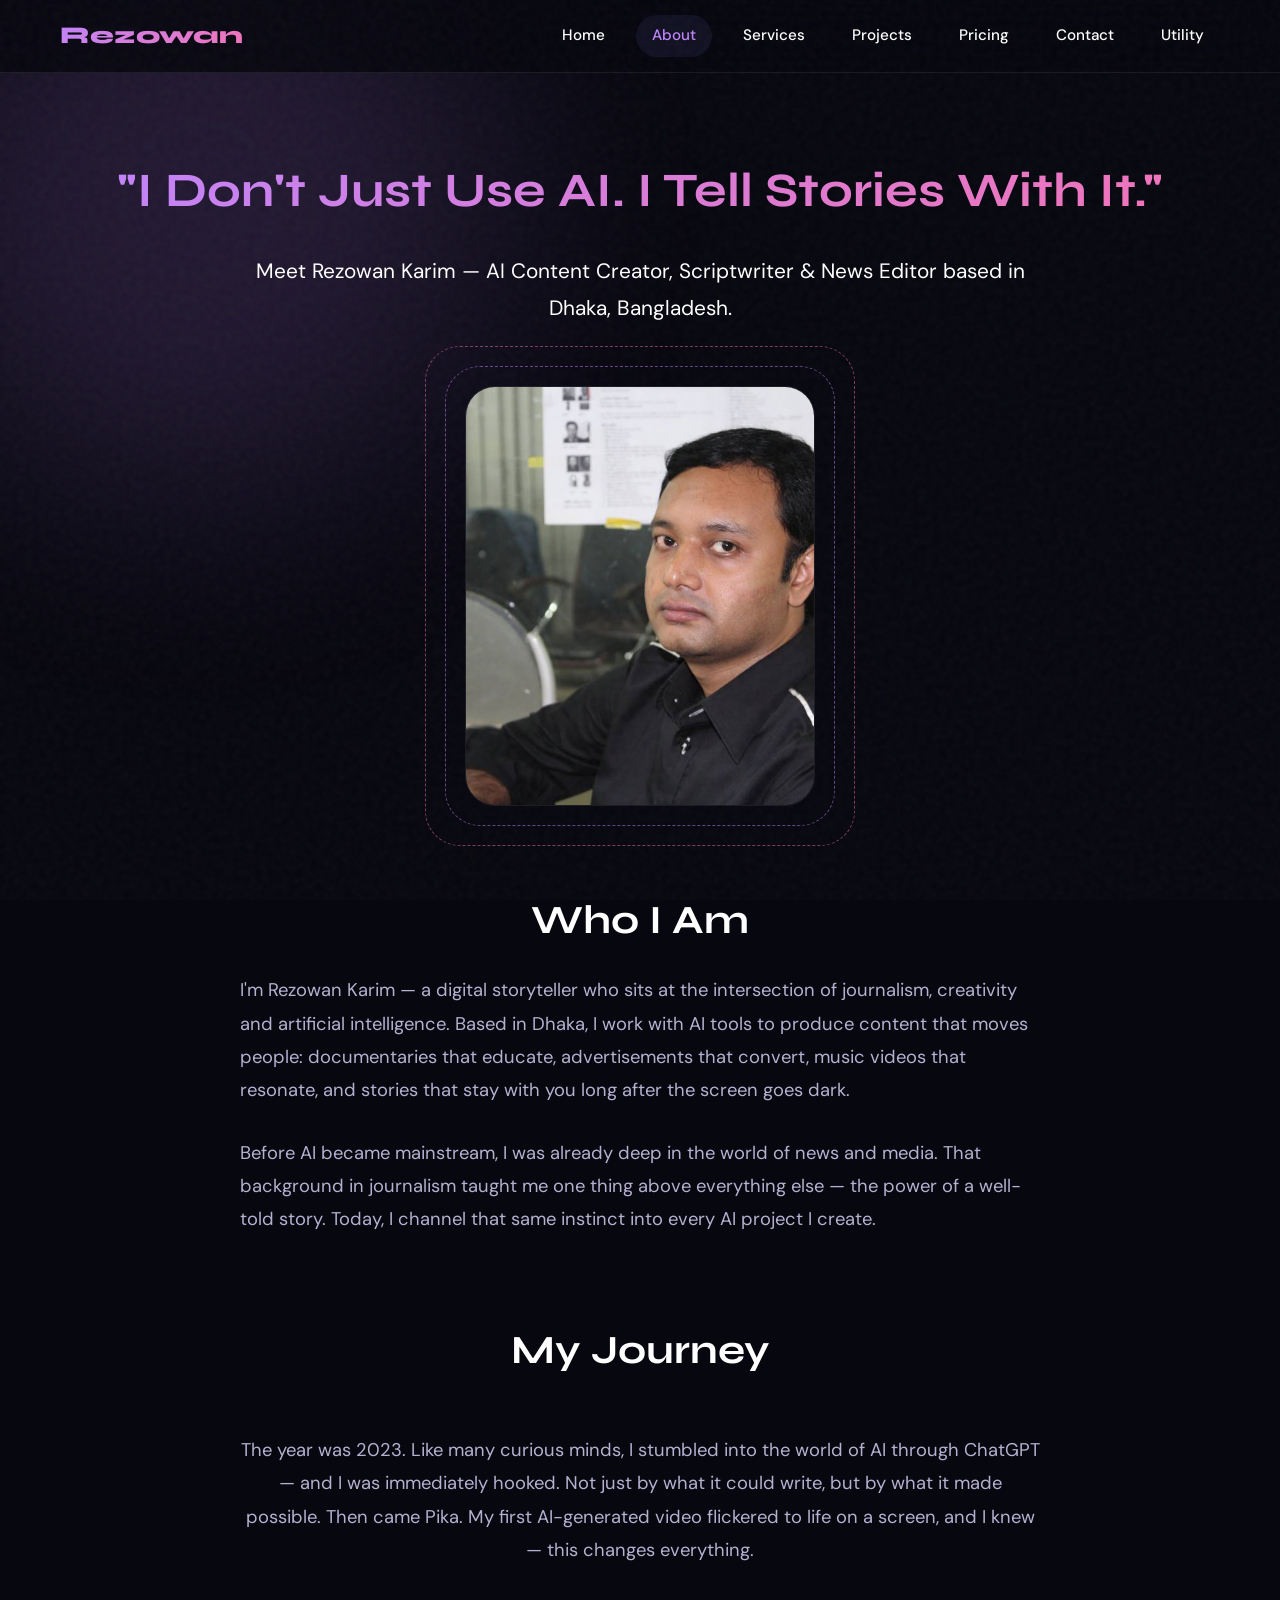
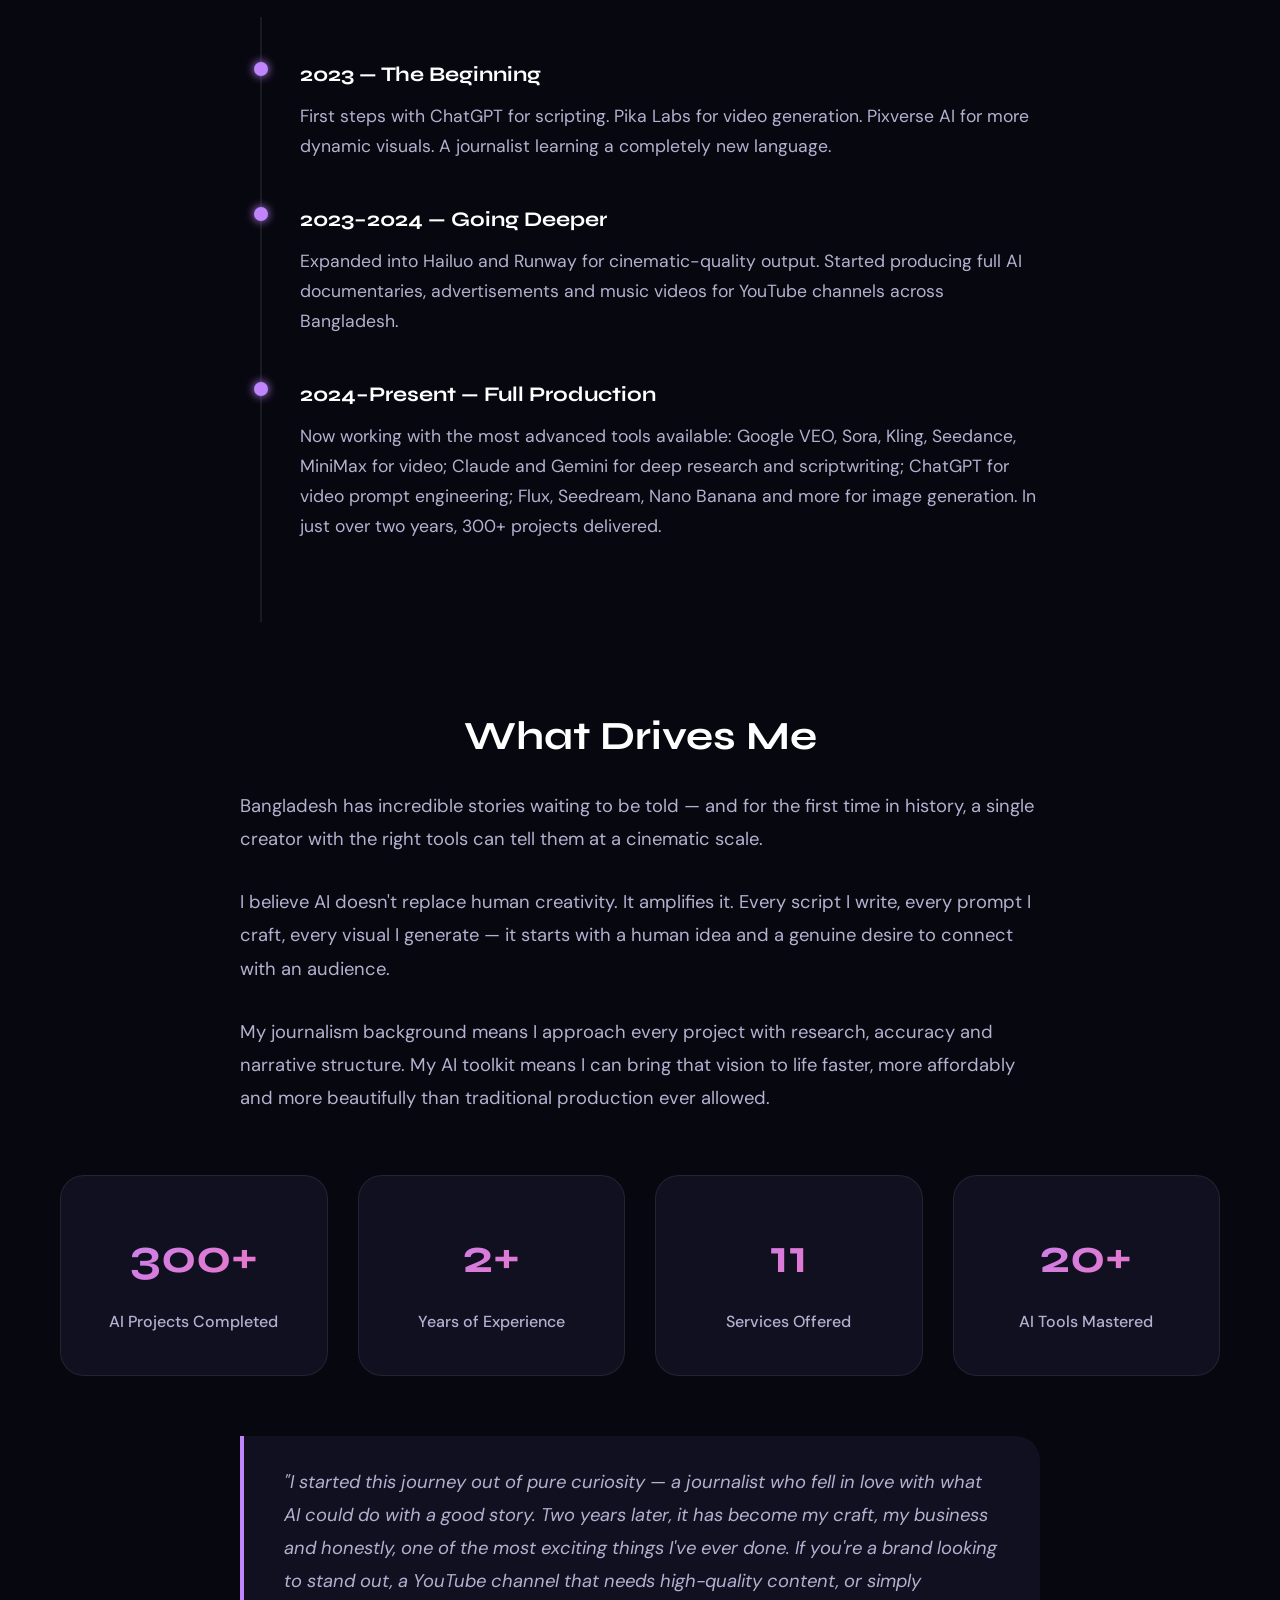
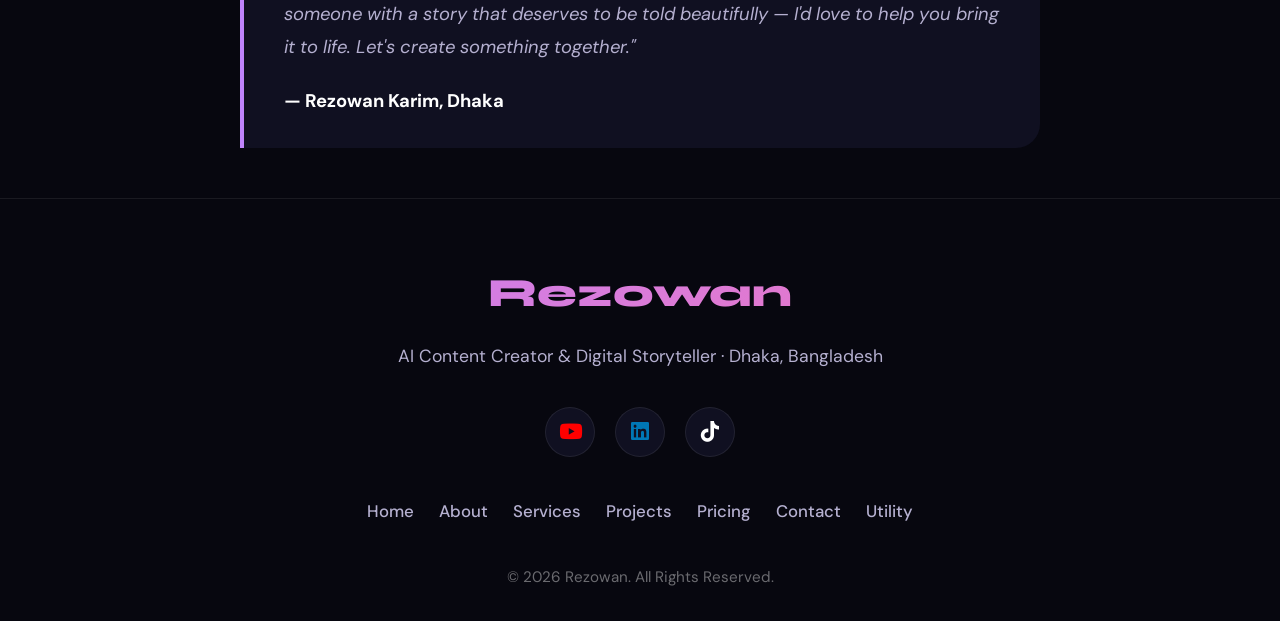
==== about.html @ 905aa253 "Add files via upload" ====
<!DOCTYPE html>
<html lang="en">
<head>
    <meta charset="UTF-8">
    <meta name="viewport" content="width=device-width, initial-scale=1.0">
    <title>About | Rezowan</title>
    <meta name="description" content="Meet Rezowan Karim — AI Content Creator, Scriptwriter & News Editor based in Dhaka, Bangladesh.">
    <link rel="icon" href="data:image/svg+xml,<svg xmlns='http://www.w3.org/2000/svg' viewBox='0 0 100 100'><text y='.9em' font-size='90'>🎬</text></svg>">
    <link rel="stylesheet" href="https://cdnjs.cloudflare.com/ajax/libs/font-awesome/6.6.0/css/all.min.css">
    <link rel="stylesheet" href="assets/css/style.css">
</head>
<body>
    <div class="glow-bg glow-1"></div>

    <nav>
        <div class="container nav-container">
            <a href="index.html" class="logo text-gradient">Rezowan</a>
            <div class="nav-links">
                <a href="index.html">Home</a>
                <a href="about.html" class="active">About</a>
                <a href="services.html">Services</a>
                <a href="projects.html">Projects</a>
                <a href="pricing.html">Pricing</a>
                <a href="contact.html">Contact</a>
                <a href="https://rezowankarim.github.io/Projects/" target="_blank">Utility</a>
            </div>
            <button class="hamburger"><i class="fas fa-bars"></i></button>
        </div>
    </nav>

    <section class="container" style="padding-top: 150px;">
        <div class="about-hero reveal">
            <h2 class="text-gradient" style="font-size: 3rem;">"I Don't Just Use AI. I Tell Stories With It."</h2>
            <p class="about-text" style="font-size: 1.3rem; color: #fff;">Meet Rezowan Karim — AI Content Creator, Scriptwriter & News Editor based in Dhaka, Bangladesh.</p>
        </div>

        <div class="hero-image-wrap reveal" style="margin-bottom: 80px;">
            <div class="ring ring-1"></div>
            <div class="ring ring-2"></div>
            <img src="assets/images/profile.jpg" alt="Rezowan Karim" class="hero-img" loading="lazy" onerror="this.src='https://dummyimage.com/350x420/1a1a2e/ffffff&text=Add+profile.jpg+in+assets/images'">
        </div>

        <div class="reveal">
            <h2 class="section-title" style="margin-bottom: 20px;">Who I Am</h2>
            <p class="about-text">I'm Rezowan Karim — a digital storyteller who sits at the intersection of journalism, creativity and artificial intelligence. Based in Dhaka, I work with AI tools to produce content that moves people: documentaries that educate, advertisements that convert, music videos that resonate, and stories that stay with you long after the screen goes dark.</p>
            <p class="about-text">Before AI became mainstream, I was already deep in the world of news and media. That background in journalism taught me one thing above everything else — the power of a well-told story. Today, I channel that same instinct into every AI project I create.</p>
        </div>

        <div class="reveal" style="margin-top: 80px;">
            <h2 class="section-title">My Journey</h2>
            <p class="about-text" style="text-align: center; margin-bottom: 50px;">The year was 2023. Like many curious minds, I stumbled into the world of AI through ChatGPT — and I was immediately hooked. Not just by what it could write, but by what it made possible. Then came Pika. My first AI-generated video flickered to life on a screen, and I knew — this changes everything.</p>
            
            <div class="timeline">
                <div class="timeline-item">
                    <div class="timeline-dot"></div>
                    <h4>2023 — The Beginning</h4>
                    <p>First steps with ChatGPT for scripting. Pika Labs for video generation. Pixverse AI for more dynamic visuals. A journalist learning a completely new language.</p>
                </div>
                <div class="timeline-item">
                    <div class="timeline-dot"></div>
                    <h4>2023–2024 — Going Deeper</h4>
                    <p>Expanded into Hailuo and Runway for cinematic-quality output. Started producing full AI documentaries, advertisements and music videos for YouTube channels across Bangladesh.</p>
                </div>
                <div class="timeline-item">
                    <div class="timeline-dot"></div>
                    <h4>2024–Present — Full Production</h4>
                    <p>Now working with the most advanced tools available: Google VEO, Sora, Kling, Seedance, MiniMax for video; Claude and Gemini for deep research and scriptwriting; ChatGPT for video prompt engineering; Flux, Seedream, Nano Banana and more for image generation. In just over two years, 300+ projects delivered.</p>
                </div>
            </div>
        </div>

        <div class="reveal" style="margin-top: 80px;">
            <h2 class="section-title" style="margin-bottom: 20px;">What Drives Me</h2>
            <p class="about-text">Bangladesh has incredible stories waiting to be told — and for the first time in history, a single creator with the right tools can tell them at a cinematic scale.</p>
            <p class="about-text">I believe AI doesn't replace human creativity. It amplifies it. Every script I write, every prompt I craft, every visual I generate — it starts with a human idea and a genuine desire to connect with an audience.</p>
            <p class="about-text">My journalism background means I approach every project with research, accuracy and narrative structure. My AI toolkit means I can bring that vision to life faster, more affordably and more beautifully than traditional production ever allowed.</p>
        </div>

        <div class="stats-row reveal">
            <div class="stat-box"><h3 class="text-gradient">300+</h3><p>AI Projects Completed</p></div>
            <div class="stat-box"><h3 class="text-gradient">2+</h3><p>Years of Experience</p></div>
            <div class="stat-box"><h3 class="text-gradient">11</h3><p>Services Offered</p></div>
            <div class="stat-box"><h3 class="text-gradient">20+</h3><p>AI Tools Mastered</p></div>
        </div>

        <div class="closing-note reveal">
            "I started this journey out of pure curiosity — a journalist who fell in love with what AI could do with a good story. Two years later, it has become my craft, my business and honestly, one of the most exciting things I've ever done. If you're a brand looking to stand out, a YouTube channel that needs high-quality content, or simply someone with a story that deserves to be told beautifully — I'd love to help you bring it to life. Let's create something together."
            <strong>— Rezowan Karim, Dhaka</strong>
        </div>
    </section>

    <footer>
        <div class="container">
            <div class="footer-logo text-gradient" style="font-family: var(--font-d); font-weight:800;">Rezowan</div>
            <p class="footer-sub">AI Content Creator & Digital Storyteller · Dhaka, Bangladesh</p>
            <div class="footer-social">
                <a href="https://www.youtube.com/rezowan" target="_blank"><i class="fab fa-youtube" style="color:#ff0000;"></i></a>
		<a href="https://www.linkedin.com/in/rezowan/" target="_blank"><i class="fab fa-linkedin" style="color: #0077b5;"></i></a>
                <a href="http://tiktok.com/@rezowank33" target="_blank"><i class="fab fa-tiktok" style="color:#fff;"></i></a>
            </div>
            <div class="footer-nav">
                <a href="index.html">Home</a>
                <a href="about.html">About</a>
                <a href="services.html">Services</a>
                <a href="projects.html">Projects</a>
                <a href="pricing.html">Pricing</a>
                <a href="contact.html">Contact</a>
                <a href="https://rezowankarim.github.io/Projects/" target="_blank">Utility</a>
            </div>
            <p class="copyright">© 2026 Rezowan. All Rights Reserved.</p>
        </div>
    </footer>

    <script src="assets/js/main.js"></script>
</body>
</html>
---- assets/css/style.css ----
@import url('https://fonts.googleapis.com/css2?family=DM+Sans:wght@300;400;500;600&family=Syne:wght@400;600;700;800&display=swap');

:root {
    --bg: #07070f;
    --surface: #101021;
    --card: #15152d;
    --border: rgba(255,255,255,0.08);
    --a1: #c084fc;
    --a2: #f472b6;
    --a3: #818cf8;
    --text: #ffffff;        /* Brighter white for better readability */
    --muted: #b5b0d0;       /* Lighter muted color to reduce eye strain */
    --grad: linear-gradient(135deg, #c084fc, #f472b6);
    --font-d: 'Syne', sans-serif;
    --font-b: 'DM Sans', sans-serif;
    --radius: 1.5rem;
}

* { margin: 0; padding: 0; box-sizing: border-box; }

body {
    background-color: var(--bg);
    color: var(--text);
    font-family: var(--font-b);
    font-size: 17px;        /* Increased base font size */
    line-height: 1.7;
    overflow-x: hidden;
}

/* Noise Grain Overlay */
body::after {
    content: "";
    position: fixed;
    top: 0; left: 0; width: 100vw; height: 100vh;
    background-image: url("data:image/svg+xml,%3Csvg viewBox='0 0 200 200' xmlns='http://www.w3.org/2000/svg'%3E%3Cfilter id='noiseFilter'%3E%3CfeTurbulence type='fractalNoise' baseFrequency='0.65' numOctaves='3' stitchTiles='stitch'/%3E%3C/filter%3E%3Crect width='100%25' height='100%25' filter='url(%23noiseFilter)'/%3E%3C/svg%3E");
    opacity: 0.04;
    pointer-events: none;
    z-index: 9999;
}

.glow-bg {
    position: fixed; width: 600px; height: 600px;
    border-radius: 50%; filter: blur(120px);
    z-index: -1; opacity: 0.15;
}
.glow-1 { top: -100px; left: -100px; background: var(--a1); }
.glow-2 { bottom: -100px; right: -100px; background: var(--a2); }

h1, h2, h3, h4, h5, h6 { font-family: var(--font-d); font-weight: 700; color: #ffffff; }
a { color: var(--text); text-decoration: none; transition: 0.3s; }
ul { list-style: none; }

.text-gradient {
    background: var(--grad);
    -webkit-background-clip: text;
    -webkit-text-fill-color: transparent;
}

.container { max-width: 1200px; margin: 0 auto; padding: 0 20px; }

/* Navigation */
nav {
    position: fixed; top: 0; left: 0; width: 100%;
    background: rgba(7,7,15,0.85); backdrop-filter: blur(20px); -webkit-backdrop-filter: blur(20px);
    border-bottom: 1px solid var(--border); z-index: 1000; padding: 15px 0;
}
.nav-container { display: flex; justify-content: space-between; align-items: center; }
.logo { font-family: var(--font-d); font-size: 1.5rem; font-weight: 800; }
.nav-links { display: flex; gap: 15px; }
.nav-links a { font-size: 0.95rem; font-weight: 500; padding: 8px 16px; border-radius: 50px; }
.nav-links a:hover, .nav-links a.active { background: var(--surface); color: var(--a1); }
.hamburger { display: none; font-size: 1.5rem; cursor: pointer; background: none; border: none; color: var(--text); }

/* Buttons */
.btn {
    display: inline-block; padding: 12px 28px; border-radius: 50px;
    font-weight: 600; font-size: 1.05rem; cursor: pointer; border: none; transition: 0.3s;
}
.btn-primary { background: var(--grad); color: #fff; box-shadow: 0 4px 15px rgba(192, 132, 252, 0.3); }
.btn-primary:hover { box-shadow: 0 6px 20px rgba(192, 132, 252, 0.5); transform: translateY(-2px); }
.btn-outline { background: transparent; border: 1px solid var(--border); color: var(--text); }
.btn-outline:hover { border-color: var(--a1); background: var(--surface); }

/* Scroll Reveal */
.reveal { opacity: 0; transform: translateY(30px); transition: all 0.8s ease-out; }
.reveal.visible { opacity: 1; transform: translateY(0); }

/* Section & Headers */
section { padding: 100px 0; }
.page-header { padding-top: 150px; padding-bottom: 50px; text-align: center; }
.page-header h1 { font-size: 3rem; margin-bottom: 15px; }
.page-header p { color: var(--muted); font-size: 1.15rem; max-width: 700px; margin: 0 auto; }
.section-title { text-align: center; font-size: 2.5rem; margin-bottom: 50px; }

/* Hero Section */
.hero { padding-top: 180px; padding-bottom: 100px; }
.hero .container { display: grid; grid-template-columns: 1fr 1fr; gap: 50px; align-items: center; }
.availability {
    display: inline-flex; align-items: center; gap: 8px;
    background: var(--surface); padding: 8px 20px; border-radius: 50px;
    border: 1px solid var(--border); font-size: 0.9rem; font-weight: 500; margin-bottom: 20px;
}
.dot { width: 8px; height: 8px; background: #10b981; border-radius: 50%; animation: pulse 2s infinite; }
@keyframes pulse { 0% { box-shadow: 0 0 0 0 rgba(16, 185, 129, 0.7); } 70% { box-shadow: 0 0 0 10px rgba(16, 185, 129, 0); } 100% { box-shadow: 0 0 0 0 rgba(16, 185, 129, 0); } }
.hero h1 { font-size: 3.5rem; line-height: 1.1; margin-bottom: 15px; }
.hero .roles { font-size: 1.25rem; color: var(--muted); margin-bottom: 25px; font-weight: 500; }
.hero .desc { font-size: 1.15rem; color: var(--muted); margin-bottom: 40px; max-width: 90%; }
.hero-btns { display: flex; gap: 15px; }
.hero-image-wrap { position: relative; width: 350px; height: 420px; margin: 0 auto; }
.hero-img { width: 100%; height: 100%; object-fit: cover; border-radius: 30px; position: relative; z-index: 2; border: 1px solid var(--border); }
.ring { position: absolute; border-radius: 35px; border: 1px dashed var(--a1); opacity: 0.5; z-index: 1; }
.ring-1 { top: -20px; left: -20px; right: -20px; bottom: -20px; animation: rotate 20s linear infinite; }
.ring-2 { top: -40px; left: -40px; right: -40px; bottom: -40px; border-color: var(--a2); animation: rotate 30s linear infinite reverse; }
@keyframes rotate { 100% { transform: rotate(360deg); } }
.stats-badge {
    position: absolute; bottom: 20px; right: -30px;
    background: rgba(18,18,42,0.9); backdrop-filter: blur(10px);
    border: 1px solid var(--border); padding: 15px 20px; border-radius: 20px; z-index: 3; text-align: center;
}
.stats-badge h3 { font-size: 1.5rem; color: var(--a1); margin-bottom: 5px; }
.stats-badge p { font-size: 0.85rem; color: var(--muted); font-weight: 500; }

/* About Page Elements */
.about-hero { text-align: center; margin-bottom: 60px; }
.about-hero h2 { font-size: 2.2rem; margin-bottom: 20px; }
.about-text { font-size: 1.15rem; color: var(--muted); max-width: 800px; margin: 0 auto 30px; line-height: 1.8; }

/* Timeline (Pure CSS) */
.timeline { position: relative; max-width: 800px; margin: 0 auto; padding: 40px 0; }
.timeline::before {
    content: ''; position: absolute; top: 0; left: 20px; height: 100%; width: 2px;
    background: var(--border);
}
.timeline-item { position: relative; padding-left: 60px; margin-bottom: 40px; }
.timeline-dot {
    position: absolute; left: 14px; top: 5px; width: 14px; height: 14px;
    background: var(--a1); border-radius: 50%;
    box-shadow: 0 0 10px var(--a1);
}
.timeline-item h4 { font-size: 1.3rem; margin-bottom: 10px; color: var(--text); }
.timeline-item p { color: var(--muted); font-size: 1.1rem; }

/* About Stats Row */
.stats-row { display: grid; grid-template-columns: repeat(4, 1fr); gap: 30px; margin: 60px 0; text-align: center; }
.stat-box { background: var(--surface); border: 1px solid var(--border); padding: 40px 20px; border-radius: var(--radius); }
.stat-box h3 { font-size: 3rem; margin-bottom: 10px; }
.stat-box p { color: var(--muted); font-size: 1rem; font-weight: 500; }

/* Closing Note */
.closing-note {
    max-width: 800px; margin: 60px auto 0; padding: 30px 40px;
    border-left: 4px solid var(--a1); background: var(--surface); border-radius: 0 var(--radius) var(--radius) 0;
    font-style: italic; color: var(--muted); font-size: 1.15rem; line-height: 1.8;
}
.closing-note strong { display: block; margin-top: 20px; color: var(--text); font-style: normal; }

/* Grid Sections */
.grid-3 {
    display: grid; grid-template-columns: repeat(3, 1fr); gap: 1.5px;
    background: var(--border); border: 1px solid var(--border); border-radius: var(--radius); overflow: hidden;
}
.grid-item { background: var(--surface); padding: 40px; transition: 0.3s; }
.grid-item:hover { background: var(--card); }
.grid-item i { font-size: 2rem; color: var(--a2); margin-bottom: 20px; }
.grid-item h3 { font-size: 1.25rem; margin-bottom: 10px; }
.grid-item p { color: var(--muted); font-size: 1.05rem; }

/* Services Page Cards */
.services-grid { display: grid; grid-template-columns: repeat(3, 1fr); gap: 30px; }
.service-card { background: var(--card); border: 1px solid var(--border); border-radius: var(--radius); padding: 40px; position: relative; overflow: hidden; transition: 0.3s; }
.service-card:hover { transform: translateY(-5px); border-color: var(--a1); }
.ghost-num { position: absolute; top: 10px; right: 20px; font-size: 5rem; font-family: var(--font-d); font-weight: 800; color: rgba(255,255,255,0.02); z-index: 0; }
.service-card i, .service-card h3, .service-card p, .service-tag { position: relative; z-index: 1; }
.service-card i { font-size: 2rem; color: var(--a1); margin-bottom: 20px; }
.service-card h3 { font-size: 1.35rem; margin-bottom: 15px; }
.service-card p { color: var(--muted); font-size: 1.05rem; margin-bottom: 20px; }
.service-tag { display: inline-block; padding: 6px 14px; background: rgba(255,255,255,0.08); border-radius: 50px; font-size: 0.85rem; color: #fff; font-weight: 500; }

/* Marquee & Works */
.marquee-wrap { width: 100%; overflow: hidden; position: relative; padding: 20px 0; }
.marquee-content { display: flex; width: max-content; animation: marquee 40s linear infinite; gap: 30px; }
.marquee-content:hover { animation-play-state: paused; }
@keyframes marquee { 0% { transform: translateX(0); } 100% { transform: translateX(-50%); } }

.work-card { width: 340px; background: var(--card); border-radius: 1rem; overflow: hidden; border: 1px solid var(--border); transition: 0.3s; }
.work-card:hover { border-color: var(--a2); }
.work-card img { width: 100%; height: 190px; object-fit: cover; }
.work-info { padding: 20px; }
.work-info h4 { font-size: 1.1rem; margin-bottom: 12px; white-space: nowrap; overflow: hidden; text-overflow: ellipsis; color: var(--text); }
.work-info a { color: var(--a1); font-size: 0.95rem; font-weight: 600; }

/* AI Tools Marquee (Updated for readability) */
.tool-chip {
    display: flex; align-items: center; gap: 15px;
    background: var(--surface); border: 1px solid var(--border);
    padding: 15px 25px; border-radius: 50px;
    transition: 0.3s;
}
.tool-chip:hover { border-color: var(--a3); background: var(--card); transform: translateY(-3px); }
.tool-chip img { width: 35px; height: 35px; object-fit: contain; }
.tool-chip span { font-size: 1.1rem; color: var(--text); font-weight: 600; letter-spacing: 0.5px; }

/* Fade-in Trusted By */
.trusted-grid { display: flex; flex-wrap: wrap; justify-content: center; align-items: center; gap: 50px; margin-top: 30px; }
.trusted-grid img { height: 50px; filter: grayscale(100%) opacity(0.6); transition: 0.3s; }
.trusted-grid img:hover { filter: grayscale(0%) opacity(1); transform: scale(1.05); }

/* Projects Page */
.project-row { margin-bottom: 60px; }
.row-header { display: flex; justify-content: space-between; align-items: center; margin-bottom: 25px; border-bottom: 1px solid var(--border); padding-bottom: 15px; }
.row-header h3 { font-size: 1.6rem; color: var(--a1); }
.project-cards-strip { display: flex; gap: 25px; overflow-x: auto; padding-bottom: 20px; scrollbar-width: thin; scrollbar-color: var(--a1) var(--surface); }
.project-cards-strip::-webkit-scrollbar { height: 8px; }
.project-cards-strip::-webkit-scrollbar-thumb { background: var(--a1); border-radius: 10px; }

/* Google Sheet Alert */
.gs-alert { background: rgba(192, 132, 252, 0.1); border: 1px solid var(--a1); padding: 20px; border-radius: 10px; margin-bottom: 40px; color: var(--text); }
.gs-alert a { color: var(--a2); text-decoration: underline; font-weight: bold; }

/* Pricing Page */
.pricing-calculator { background: var(--card); border: 1px solid var(--border); border-radius: var(--radius); padding: 50px; max-width: 800px; margin: 0 auto 80px auto; }
.location-toggle { display: flex; background: var(--surface); border-radius: 50px; padding: 5px; margin-bottom: 40px; }
.loc-btn { flex: 1; text-align: center; padding: 15px 0; border: none; background: none; color: var(--muted); font-weight: 600; font-size: 1.05rem; cursor: pointer; border-radius: 50px; transition: 0.3s; }
.loc-btn.active { background: var(--grad); color: #fff; }
.calc-group { margin-bottom: 30px; }
.calc-group label { display: block; margin-bottom: 12px; font-weight: 600; color: var(--muted); }
.calc-select { width: 100%; padding: 18px; background: var(--surface); border: 1px solid var(--border); color: var(--text); border-radius: 10px; font-family: var(--font-b); font-size: 1.05rem; appearance: none; }
.calc-select:focus { outline: none; border-color: var(--a1); }
.slider-container { display: flex; align-items: center; gap: 20px; }
.calc-slider { flex: 1; -webkit-appearance: none; background: var(--surface); height: 8px; border-radius: 5px; outline: none; }
.calc-slider::-webkit-slider-thumb { -webkit-appearance: none; width: 24px; height: 24px; border-radius: 50%; background: var(--a1); cursor: pointer; }
.duration-val { font-weight: 700; font-size: 1.1rem; min-width: 90px; text-align: right; }
.calc-result { text-align: center; margin-top: 40px; padding-top: 30px; border-top: 1px solid var(--border); }
.calc-result h3 { font-size: 1.3rem; color: var(--muted); margin-bottom: 15px; }
.price-display { font-size: 3.5rem; font-family: var(--font-d); font-weight: 800; color: var(--a1); margin-bottom: 15px; }
.pricing-note { font-size: 1rem; color: var(--muted); margin-bottom: 25px; }

/* Pricing Table */
.pricing-table-wrap { overflow-x: auto; }
.pricing-table { width: 100%; border-collapse: collapse; background: var(--card); border-radius: var(--radius); overflow: hidden; }
.pricing-table th, .pricing-table td { padding: 25px; text-align: left; border-bottom: 1px solid var(--border); font-size: 1.1rem; }
.pricing-table th { background: var(--surface); font-family: var(--font-d); font-weight: 700; color: #fff; }

/* Contact Page */
.contact-grid { display: grid; grid-template-columns: 1fr 1.5fr; gap: 60px; }
.contact-info h3 { font-size: 2rem; margin-bottom: 25px; }
.info-block { margin-bottom: 35px; }
.info-block h4 { font-size: 1rem; color: var(--muted); margin-bottom: 8px; text-transform: uppercase; letter-spacing: 1px; }
.info-block p { font-size: 1.2rem; }
.social-links-contact { display: flex; flex-wrap: wrap; gap: 15px; margin-top: 15px; }
.social-links-contact a { display: flex; align-items: center; gap: 10px; background: var(--surface); padding: 12px 25px; border-radius: 50px; border: 1px solid var(--border); font-weight: 500; }
.social-links-contact a:hover { border-color: var(--a2); background: var(--card); }
#email-display { display: none; font-size: 1.3rem; font-weight: 600; color: var(--a1); margin-top: 15px; }
.contact-form { background: var(--card); padding: 50px; border-radius: var(--radius); border: 1px solid var(--border); }
.form-group { margin-bottom: 25px; }
.form-control { width: 100%; padding: 18px; background: var(--surface); border: 1px solid var(--border); color: var(--text); border-radius: 10px; font-family: var(--font-b); font-size: 1.05rem; }
.form-control:focus { outline: none; border-color: var(--a1); }
textarea.form-control { resize: vertical; }

/* Footer */
footer { border-top: 1px solid var(--border); padding: 60px 0 30px 0; text-align: center; margin-top: 50px; }
.footer-logo { font-size: 2.5rem; margin-bottom: 15px; }
.footer-sub { color: var(--muted); margin-bottom: 35px; font-size: 1.1rem; }
.footer-social { display: flex; justify-content: center; gap: 20px; margin-bottom: 40px; }
.footer-social a { width: 50px; height: 50px; display: flex; align-items: center; justify-content: center; background: var(--surface); border: 1px solid var(--border); border-radius: 50%; font-size: 1.3rem; transition: 0.3s; }
.footer-social a:hover { background: var(--a1); color: #fff; border-color: var(--a1); transform: translateY(-3px); }
.footer-nav { display: flex; justify-content: center; gap: 25px; margin-bottom: 40px; flex-wrap: wrap; }
.footer-nav a { font-size: 1.05rem; color: var(--muted); font-weight: 500; }
.footer-nav a:hover { color: var(--text); }
.copyright { font-size: 0.95rem; color: rgba(255,255,255,0.4); }

/* Responsive */
@media (max-width: 992px) {
    .nav-links { display: none; position: absolute; top: 100%; left: 0; width: 100%; background: var(--surface); border-bottom: 1px solid var(--border); flex-direction: column; text-align: center; padding: 20px 0; }
    .nav-links.show { display: flex; }
    .hamburger { display: block; }
}
@media (max-width: 768px) {
    .hero .container, .contact-grid { grid-template-columns: 1fr; }
    .hero { padding-top: 120px; text-align: center; }
    .hero-btns { justify-content: center; }
    .hero-image-wrap { margin-top: 50px; width: 300px; height: 360px; }
    .grid-3, .services-grid, .stats-row { grid-template-columns: 1fr; }
    .page-header h1 { font-size: 2.2rem; }
}
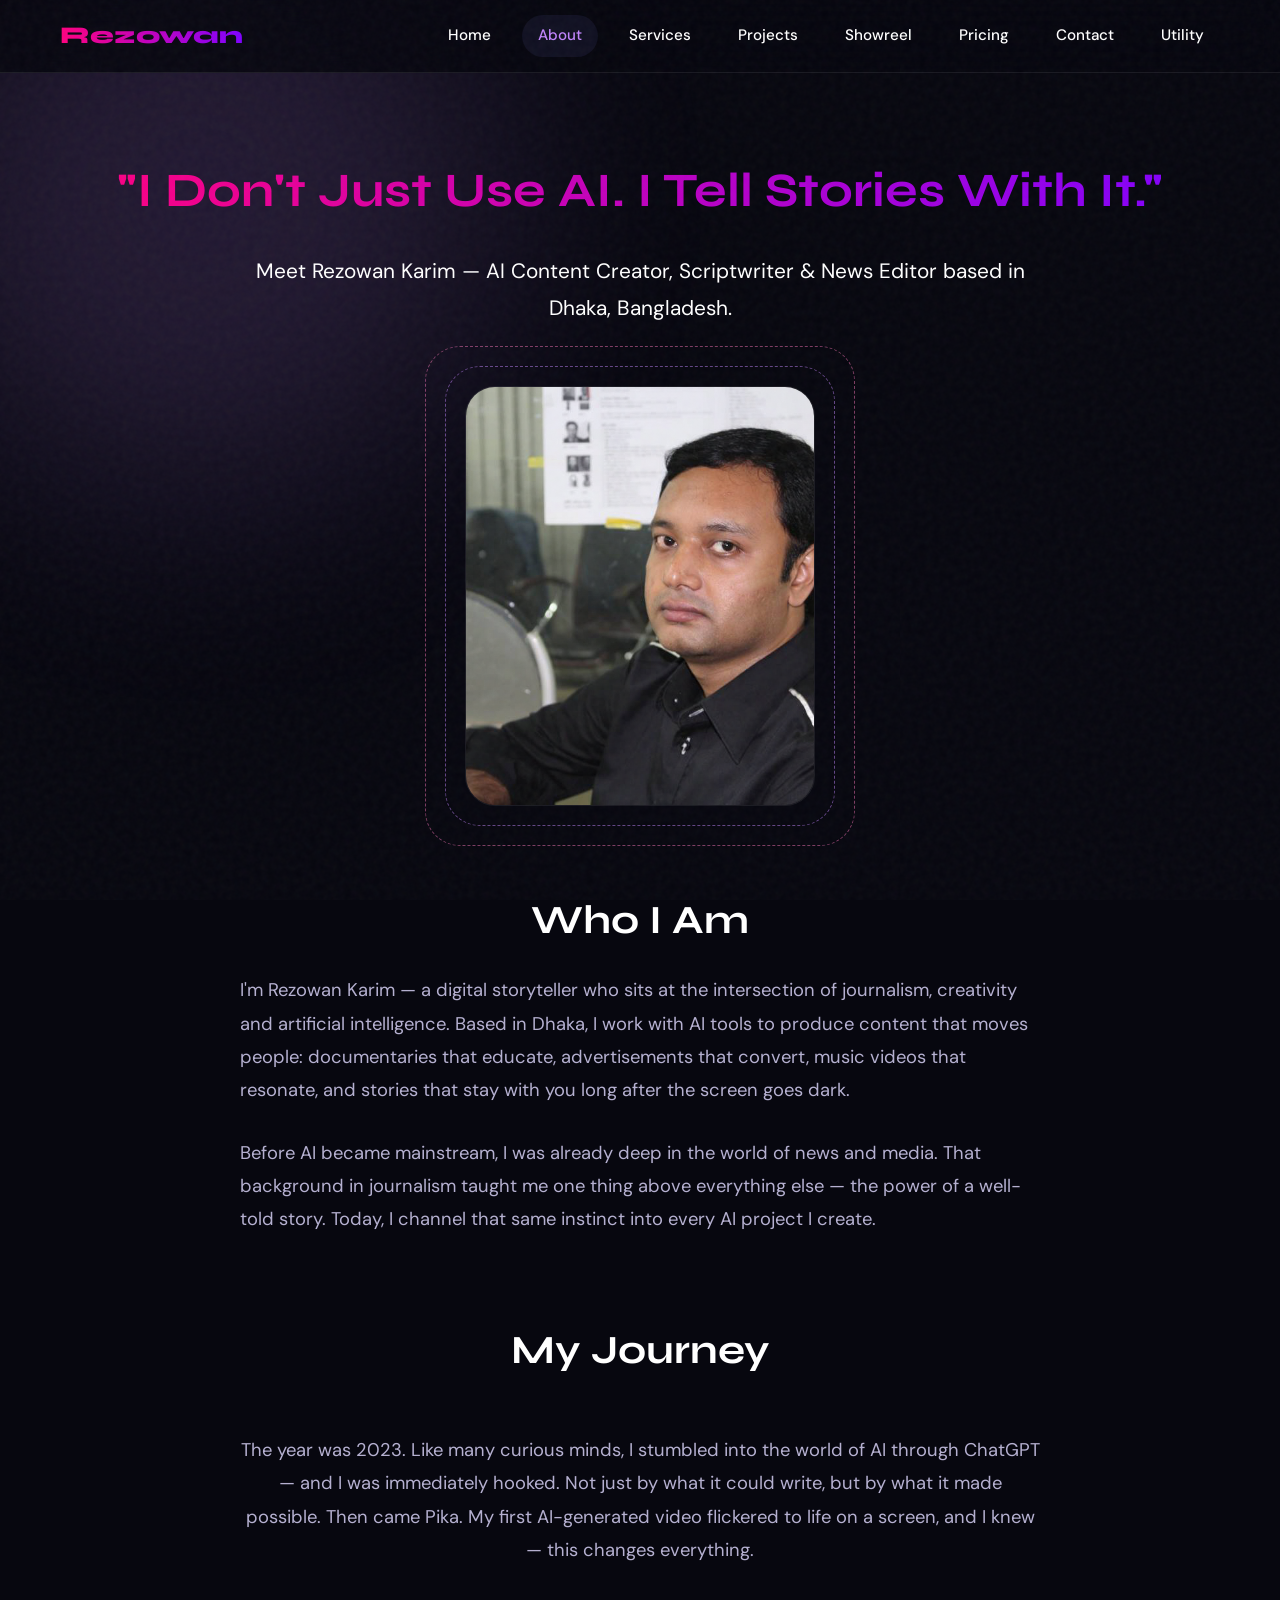
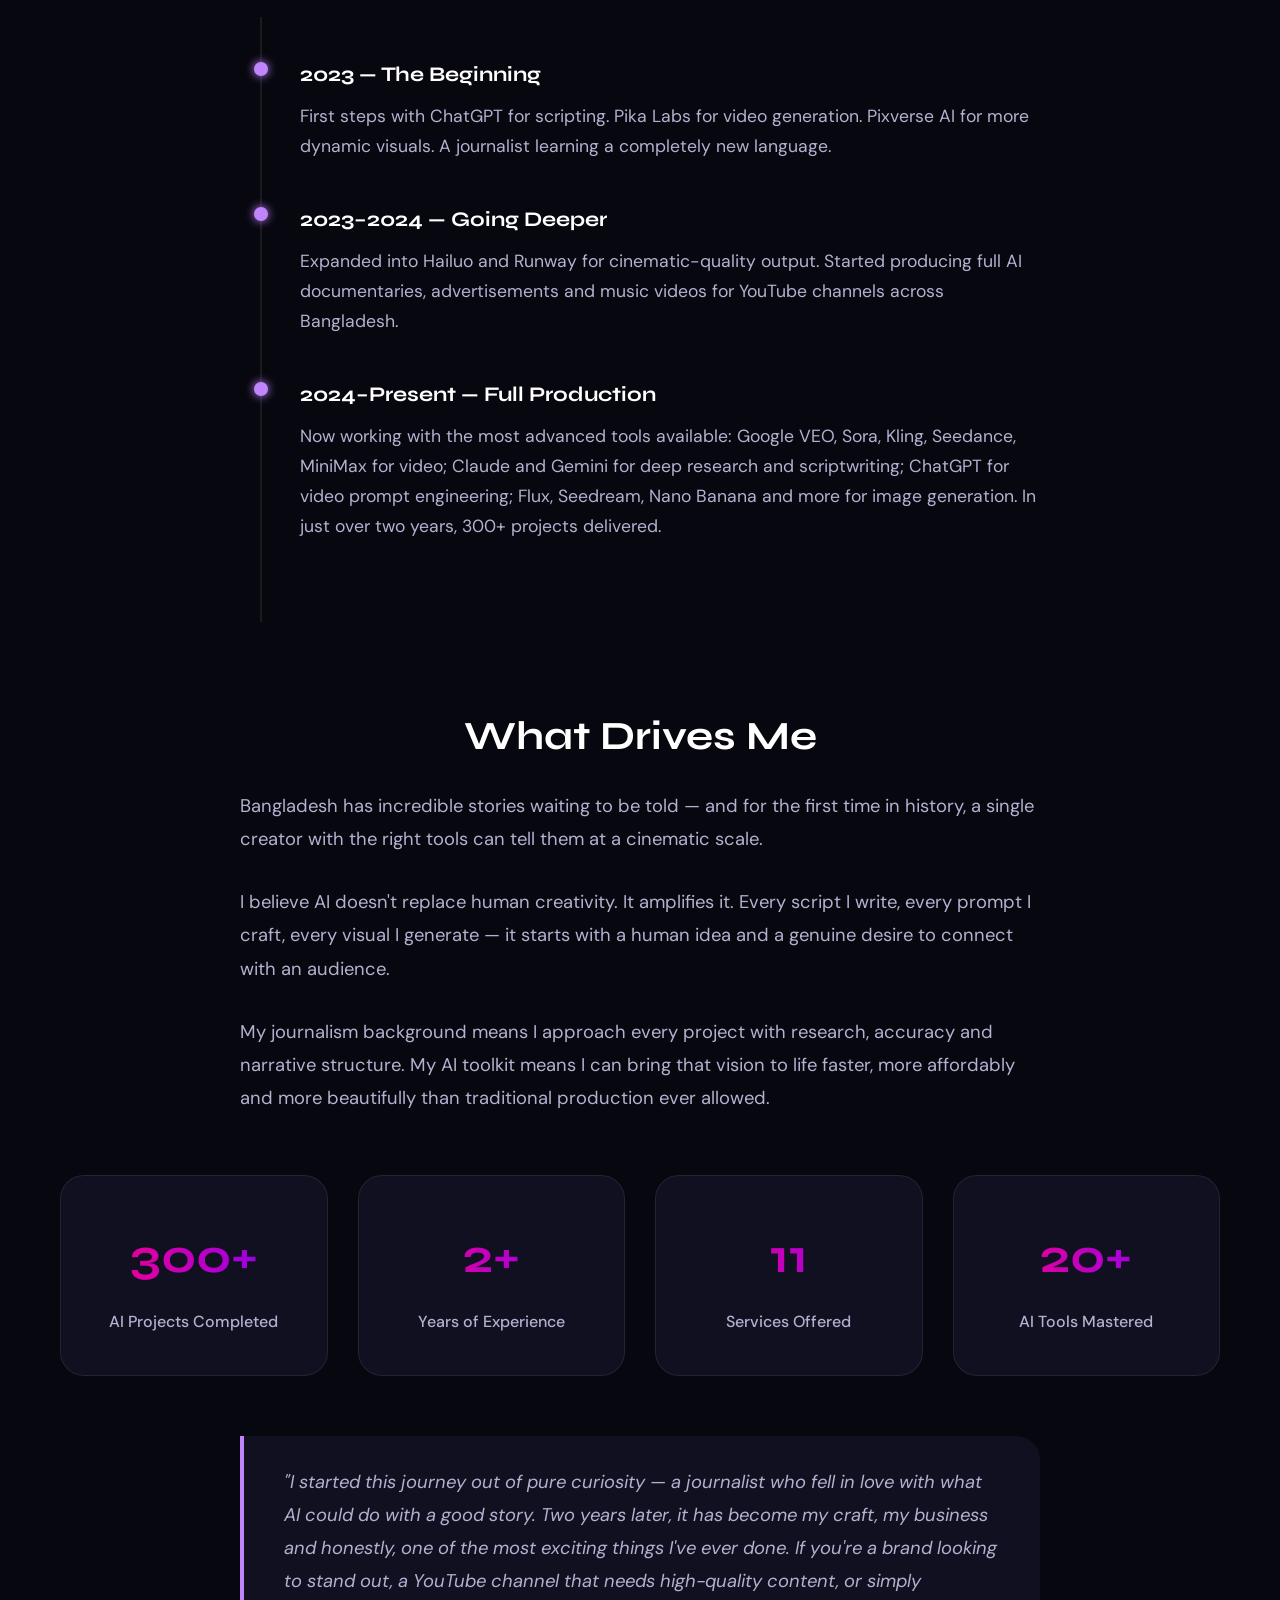
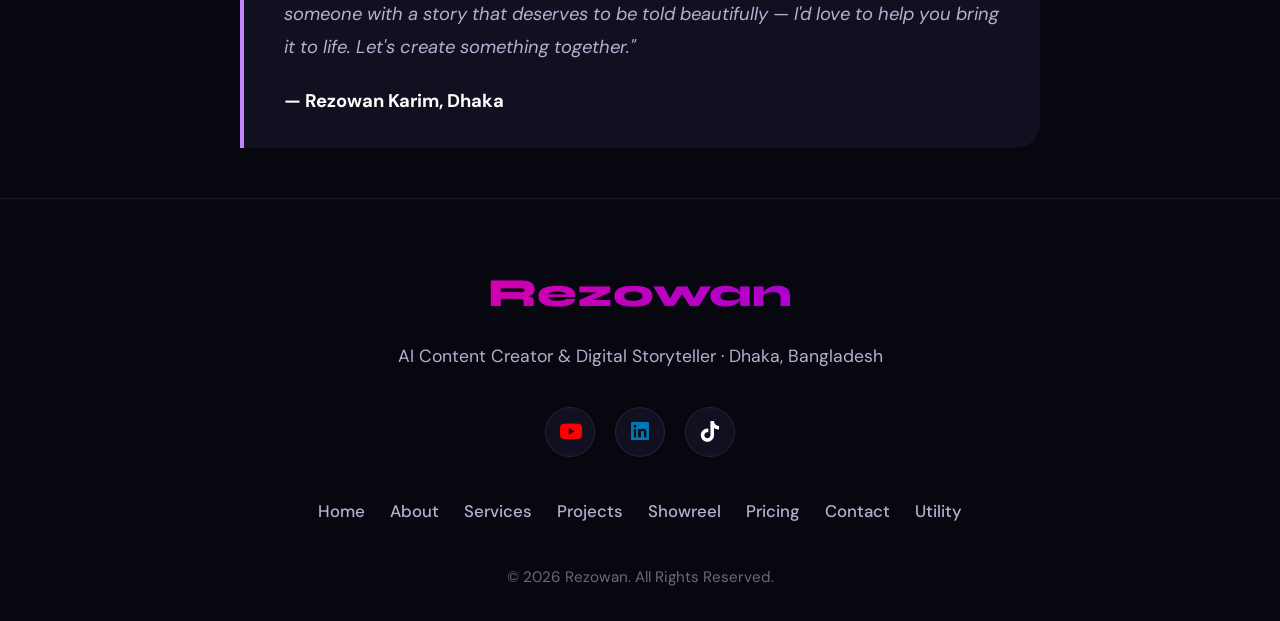
==== commit 27305104: "Update about.html" ====
--- a/about.html
+++ b/about.html
@@ -20,6 +20,7 @@
                 <a href="about.html" class="active">About</a>
                 <a href="services.html">Services</a>
                 <a href="projects.html">Projects</a>
+				<a href="showreel.html">Showreel</a>
                 <a href="pricing.html">Pricing</a>
                 <a href="contact.html">Contact</a>
                 <a href="https://rezowankarim.github.io/Projects/" target="_blank">Utility</a>
@@ -103,6 +104,7 @@
                 <a href="about.html">About</a>
                 <a href="services.html">Services</a>
                 <a href="projects.html">Projects</a>
+				<a href="showreel.html">Showreel</a>
                 <a href="pricing.html">Pricing</a>
                 <a href="contact.html">Contact</a>
                 <a href="https://rezowankarim.github.io/Projects/" target="_blank">Utility</a>
@@ -113,4 +115,4 @@
 
     <script src="assets/js/main.js"></script>
 </body>
-</html>+</html>
--- a/assets/css/style.css
+++ b/assets/css/style.css
@@ -51,9 +51,21 @@
 ul { list-style: none; }
 
 .text-gradient {
-    background: var(--grad);
+    background: linear-gradient(90deg, #ff007f, #7f00ff, #00d4ff, #ff007f);
+    background-size: 300%;
     -webkit-background-clip: text;
     -webkit-text-fill-color: transparent;
+    animation: color-shift 6s ease-in-out infinite alternate;
+    font-weight: bold;
+}
+
+@keyframes color-shift {
+    0% {
+        background-position: 0% 50%;
+    }
+    100% {
+        background-position: 100% 50%;
+    }
 }
 
 .container { max-width: 1200px; margin: 0 auto; padding: 0 20px; }
@@ -282,4 +294,4 @@
     .hero-image-wrap { margin-top: 50px; width: 300px; height: 360px; }
     .grid-3, .services-grid, .stats-row { grid-template-columns: 1fr; }
     .page-header h1 { font-size: 2.2rem; }
-}+}
